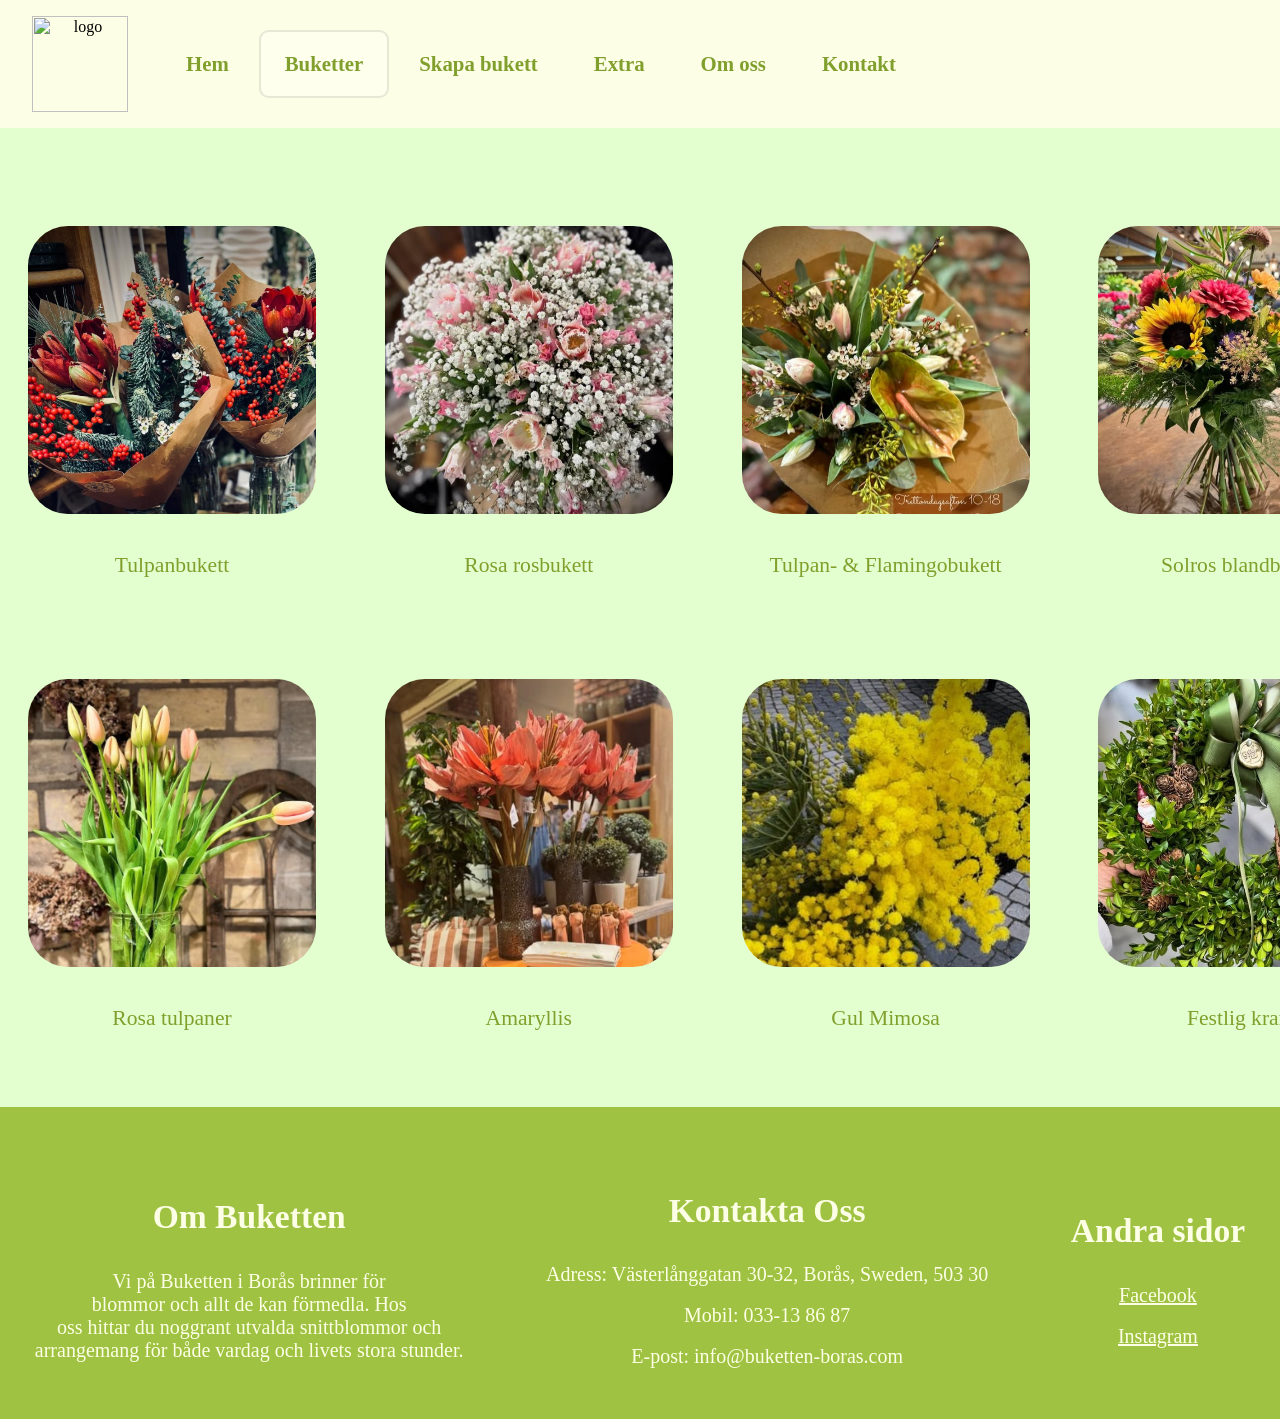
==== buketter.html @ 6b7e84f3 "Add files via upload" ====
<html>
<head>
<link rel="stylesheet" href="mall.css">
</head>
<body>

<div class="topnav">
  <img src="logga.png" alt="logo" class="logo">

  <div class="nav-links">
  <a href="index.html">Hem</a>
  <a class="active" href="buketter.html">Buketter</a>
  <a href="skapabukett.html">Skapa bukett</a>
  <a href="extra.html">Extra</a>
  <a href="omoss.html">Om oss</a>
  <a href="kontakt.html">Kontakt</a>
  </div>
</div>

<br>

<div class="clear">
    <div class="sidatsida topmargin">
        <div class="ikonbox">
          <img src="Bukett1.jpg" alt="truck" class="rundadbild sammastorlek">
          <p>Tulpanbukett</p>
        </div>
        <div class="ikonbox">
          <img src="Bukett2.jpg" alt="blomma" class="rundadbild sammastorlek">
          <p>Rosa rosbukett</p>
        </div>
        <div class="ikonbox">
          <img src="Bukett3.jpg" alt="tid" class="rundadbild sammastorlek">
          <p>Tulpan- & Flamingobukett</p>
        </div>
        <div class="ikonbox">
          <img src="Bukett4.jpg" alt="garanti" class="rundadbild sammastorlek">
          <p>Solros blandbukett</p>
        </div>
    </div>
</div>

<div class="clear">
    <div class="sidatsida topmargin">
        <div class="ikonbox">
          <img src="Bukett5.jpg" alt="truck" class="rundadbild sammastorlek">
          <p>Rosa tulpaner</p>
        </div>
        <div class="ikonbox">
          <img src="Bukett6.jpg" alt="blomma" class="rundadbild sammastorlek">
          <p>Amaryllis</p>
        </div>
        <div class="ikonbox">
          <img src="Bukett7.jpg" alt="tid" class="rundadbild sammastorlek">
          <p>Gul Mimosa</p>
        </div>
        <div class="ikonbox">
          <img src="Bukett8.jpg" alt="garanti" class="rundadbild sammastorlek">
          <p>Festlig krans</p>
        </div>
    </div>
</div>

<br>
<br>
<br>

<div class="footer">
<div class="sidatsida">
		<div class="ikonbox">
		  <h3>Om Buketten</h3>
		  <p2>Vi på Buketten i Borås brinner för </p2>
		  <p2>blommor och allt de kan förmedla. Hos</p2>
		  <p2>oss hittar du noggrant utvalda snittblommor och</p2>
		  <p2>arrangemang för både vardag och livets stora stunder.</p2>


		</div>
		<div class="ikonbox">
		  <h3>Kontakta Oss</h3>
		  <p2>Adress: Västerlånggatan 30-32, Borås, Sweden, 503 30</p2>
		  <br>
		  <p2>Mobil: 033-13 86 87</p2>
		  <br>
		  <p2>E-post: info@buketten-boras.com</p2>

		</div>
		<div class="ikonbox">
		  <h3>Andra sidor</h3>
		  <a href="https://www.facebook.com/bukettenboras/about_contact_and_basic_info?locale=sv_SE">Facebook</a>
		  <br>
		  <a href="https://www.instagram.com/bukettenboras/">Instagram</a>
		</div>
    </div></div>


</body></html>
---- mall.css ----
body {
  background-color: #E4FFCF;
  margin: 0;
  padding: 0;
}

.clear {
  clear: both;
}

.ikoner {
  width: auto;
  height: 50%;
}

.detaljikoner {
  width: auto;
  height: 65%;
}

.dot {
  height: 6.25rem;      
  width: 6.25rem;        
  background-color: #FCFFE5;
  border-radius: 50%;
  display: flex;
  justify-content: center;
  align-items: center;
  text-align: center;
}

.rundadbild {
  border-style: ;
  border-radius: 2.5rem; 
  float: right;
  margin-bottom: 6%;
  width: 36%;
}

a:link {
  color: #FCFFE5;
  font-family: Candara;
  font-size: 1.25rem;   
}

a:visited {
  color: #FCFFE5;
}

a:hover {
  color: #FCFFE5;
}

a:active {
  color: #FCFFE5;
}

.topnav {
  background-color: #FCFFE5;
  overflow: hidden;
  padding: 1rem 2rem;   
  text-align: center;
  display: flex;
  align-items: center;
  gap: 2rem;            
}

.logo {
  height: 6rem;         
  margin-right: 0rem;   
  width: auto;
  bottom: 0;
  left: 0;
}

.logob {
  height: 6.75rem;         
  margin-right: 0rem;   
  width: auto;
  bottom: 0;
  left: 0;
}

.topnav a {
  display: inline-block;
  color: #819f2c;
  font-family: Candara;
  font-weight: bold;
  text-align: center;
  padding: 1.25rem 1.5rem;   
  text-decoration: none;
  font-size: 1.3rem;        
  border: 0.125rem solid transparent;
  border-radius: 0.6rem;
  transition: background-color 0.3s ease; 
}

.topnav a:hover {
  background-color: #FEFFED;
  border: 0.125rem solid #E6E8D5;
  border-radius: 0.6rem;
}

.topnav a.active {
  background-color: #FEFFED;
  color: #819f2c;
  border: 0.125rem solid #E6E8D5;
  border-radius: 0.6rem;
}

.högermargin {
  margin-right: 6rem;    
}
.vänstermargin {
  margin-left: 5rem;    
}

.topmargin {
  margin-top: 5rem;    
}

.container {
  align-items: center;
  gap: 1.25rem;        
}

.sammastorlek{
	width: 18rem;
	height: 18rem;
}

.buketterknapp {
  display: inline-block;
  background-color: #819f2c;     
  color: white;
  padding: 1.2rem 6rem;
  font-family: Candara, sans-serif;
  font-size: 2rem !important;
  font-weight: bold;
  text-decoration: none;
  border-radius: 6rem;           
  margin-top: 2rem;
  margin-left: 8.8rem;
}

.buketterknapp:hover {
  background-color: #6b8530;     
}


.sidatsida {
  display: flex;
  justify-content: space-around;
  gap: 1%;
  text-align: center;
  align-items: center;
}

.ikonbox {
  display: flex;
  flex-direction: column;
  text-align: center;
  align-items: center;
  margin-left: 1.75rem; 
  margin-right: 1.75rem;
}

.footer {
  background-color: #A0C242;
  padding: 4% 0;
  text-align: center;
  color: white;
}

.footer p {
  margin: 0;
}

p {
  color: #819f2c;
  font-family: Candara;
  font-size: 1.35rem;   
}

p2 {
  color: #FCFFE5;
  font-family: Candara;
  font-size: 1.25rem;
}

h1 {
  color: #819f2c;
  font-family: Candara;
  font-size: 2.3rem;   
}

h2 {
  color: #819f2c;
  font-family: Candara;
  font-size: 3rem;   
  font-weight: bold;
}

h3 {
  color: #FCFFE5;
  font-family: Candara;
  font-size: 2.1rem;   
}
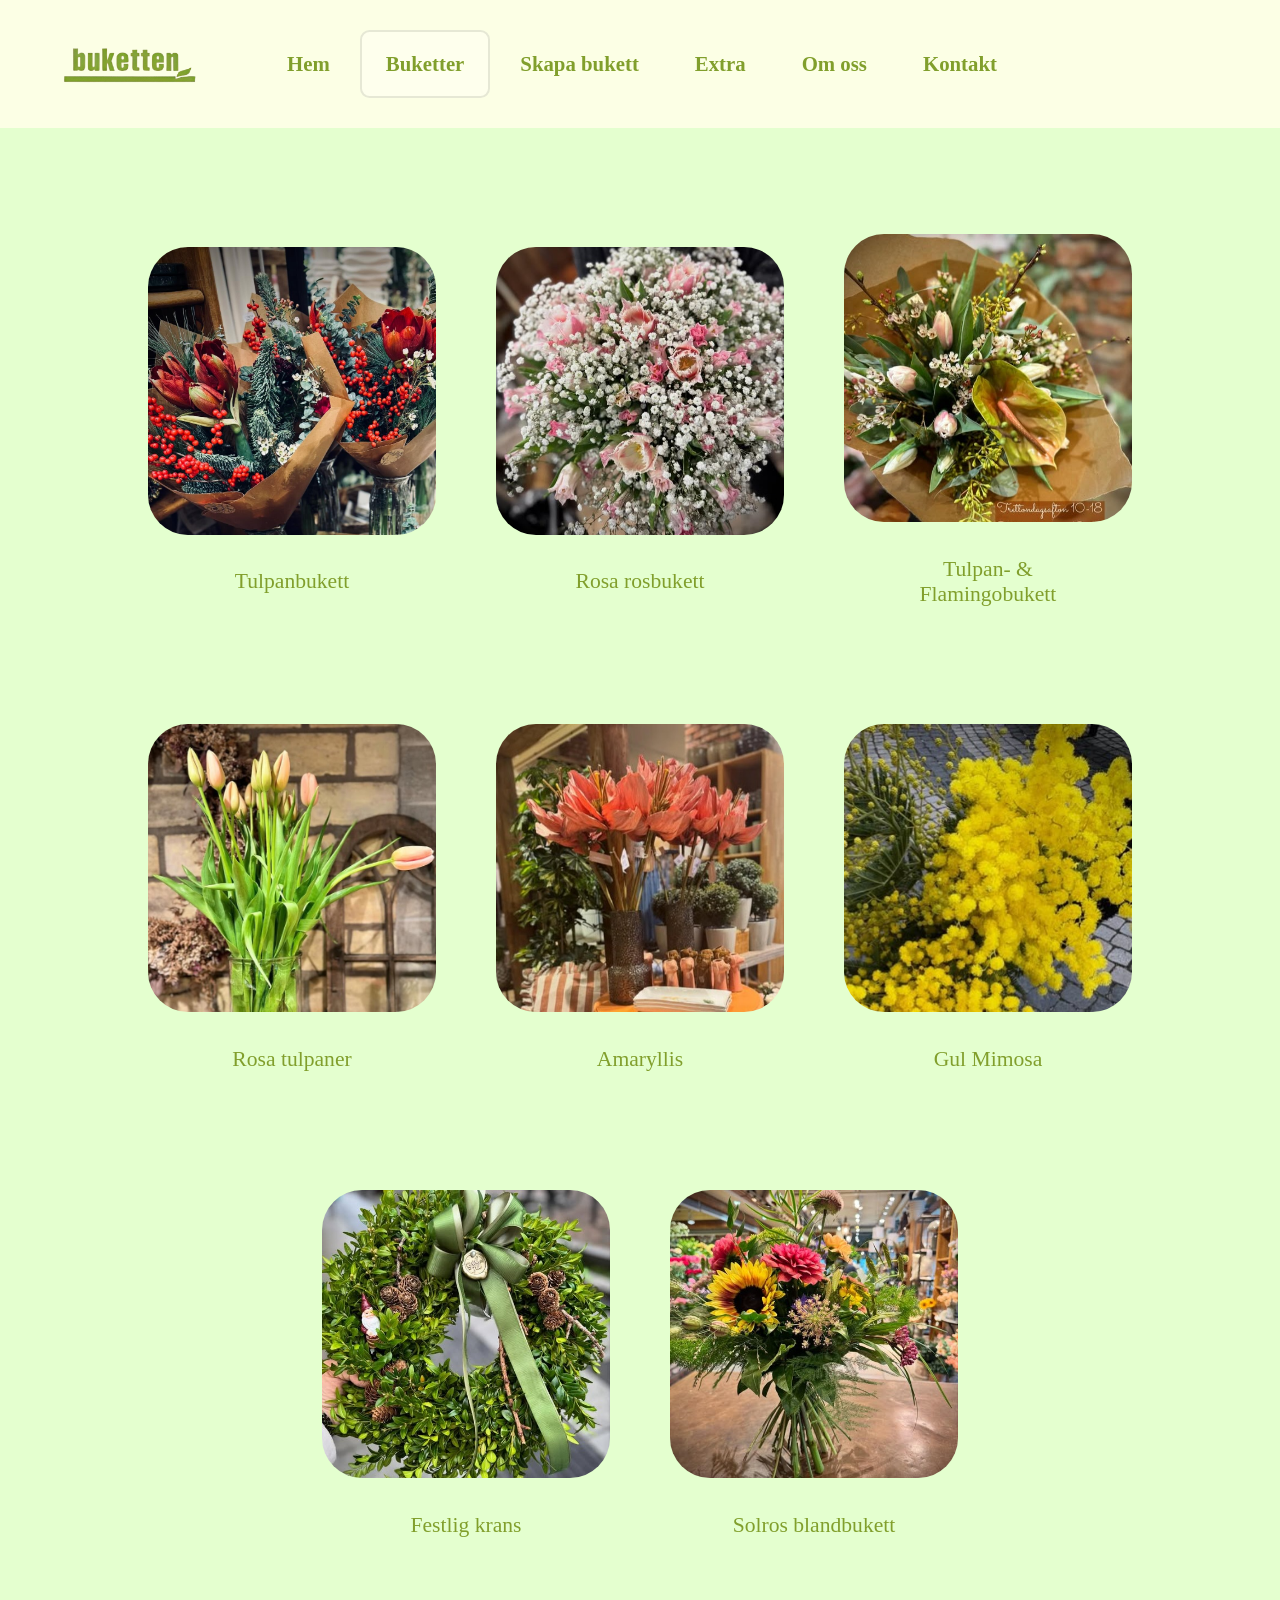
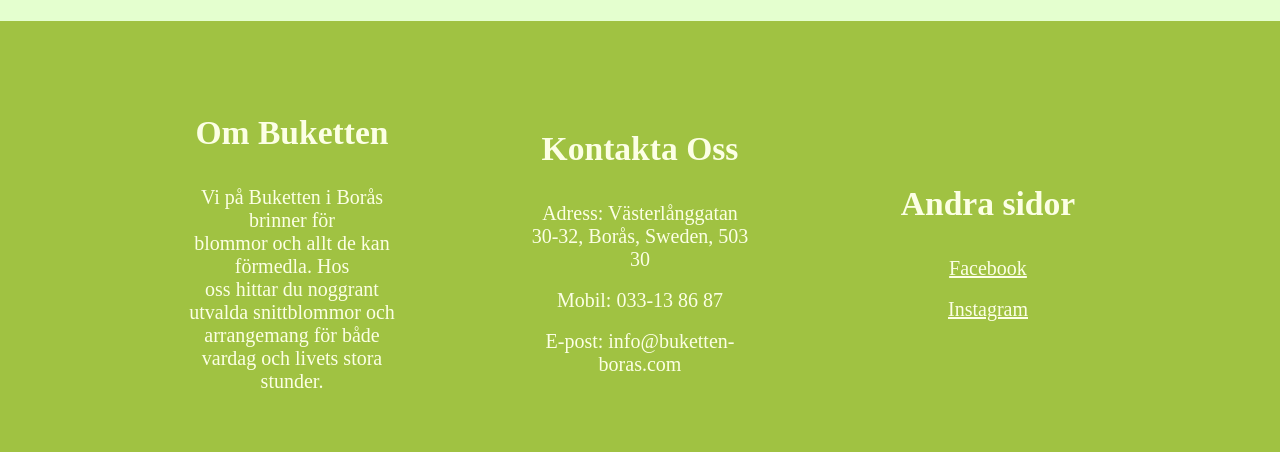
==== commit 3cb2c27c: "Update buketter.html" ====
--- a/buketter.html
+++ b/buketter.html
@@ -33,10 +33,7 @@
           <img src="Bukett3.jpg" alt="tid" class="rundadbild sammastorlek">
           <p>Tulpan- & Flamingobukett</p>
         </div>
-        <div class="ikonbox">
-          <img src="Bukett4.jpg" alt="garanti" class="rundadbild sammastorlek">
-          <p>Solros blandbukett</p>
-        </div>
+
     </div>
 </div>
 
@@ -54,13 +51,22 @@
           <img src="Bukett7.jpg" alt="tid" class="rundadbild sammastorlek">
           <p>Gul Mimosa</p>
         </div>
+
+    </div>
+</div>
+
+<div class="clear">
+    <div class="sidatsida topmargin">
         <div class="ikonbox">
           <img src="Bukett8.jpg" alt="garanti" class="rundadbild sammastorlek">
           <p>Festlig krans</p>
         </div>
+		<div class="ikonbox">
+          <img src="Bukett4.jpg" alt="garanti" class="rundadbild sammastorlek">
+          <p>Solros blandbukett</p>
+        </div>
     </div>
 </div>
-
 <br>
 <br>
 <br>
@@ -94,4 +100,4 @@
     </div></div>
 
 
-</body></html>+</body></html>
--- a/mall.css
+++ b/mall.css
@@ -150,20 +150,27 @@
 
 .sidatsida {
   display: flex;
-  justify-content: space-around;
-  gap: 1%;
-  text-align: center;
-  align-items: center;
+  flex-wrap: wrap;           
+  justify-content: center;   
+  gap: 7rem;              
+  text-align: center;
+  align-items: center;
+  max-width: 100%;           
+  padding: 0 1rem;           
+  box-sizing: border-box;
 }
 
 .ikonbox {
   display: flex;
   flex-direction: column;
-  text-align: center;
-  align-items: center;
-  margin-left: 1.75rem; 
-  margin-right: 1.75rem;
-}
+  align-items: center;
+  text-align: center;
+  margin: 0.5rem;            
+  flex: 1 1 180px;          
+  max-width: 220px;         
+  box-sizing: border-box;
+}
+
 
 .footer {
   background-color: #A0C242;
@@ -205,4 +212,4 @@
   color: #FCFFE5;
   font-family: Candara;
   font-size: 2.1rem;   
-}+}
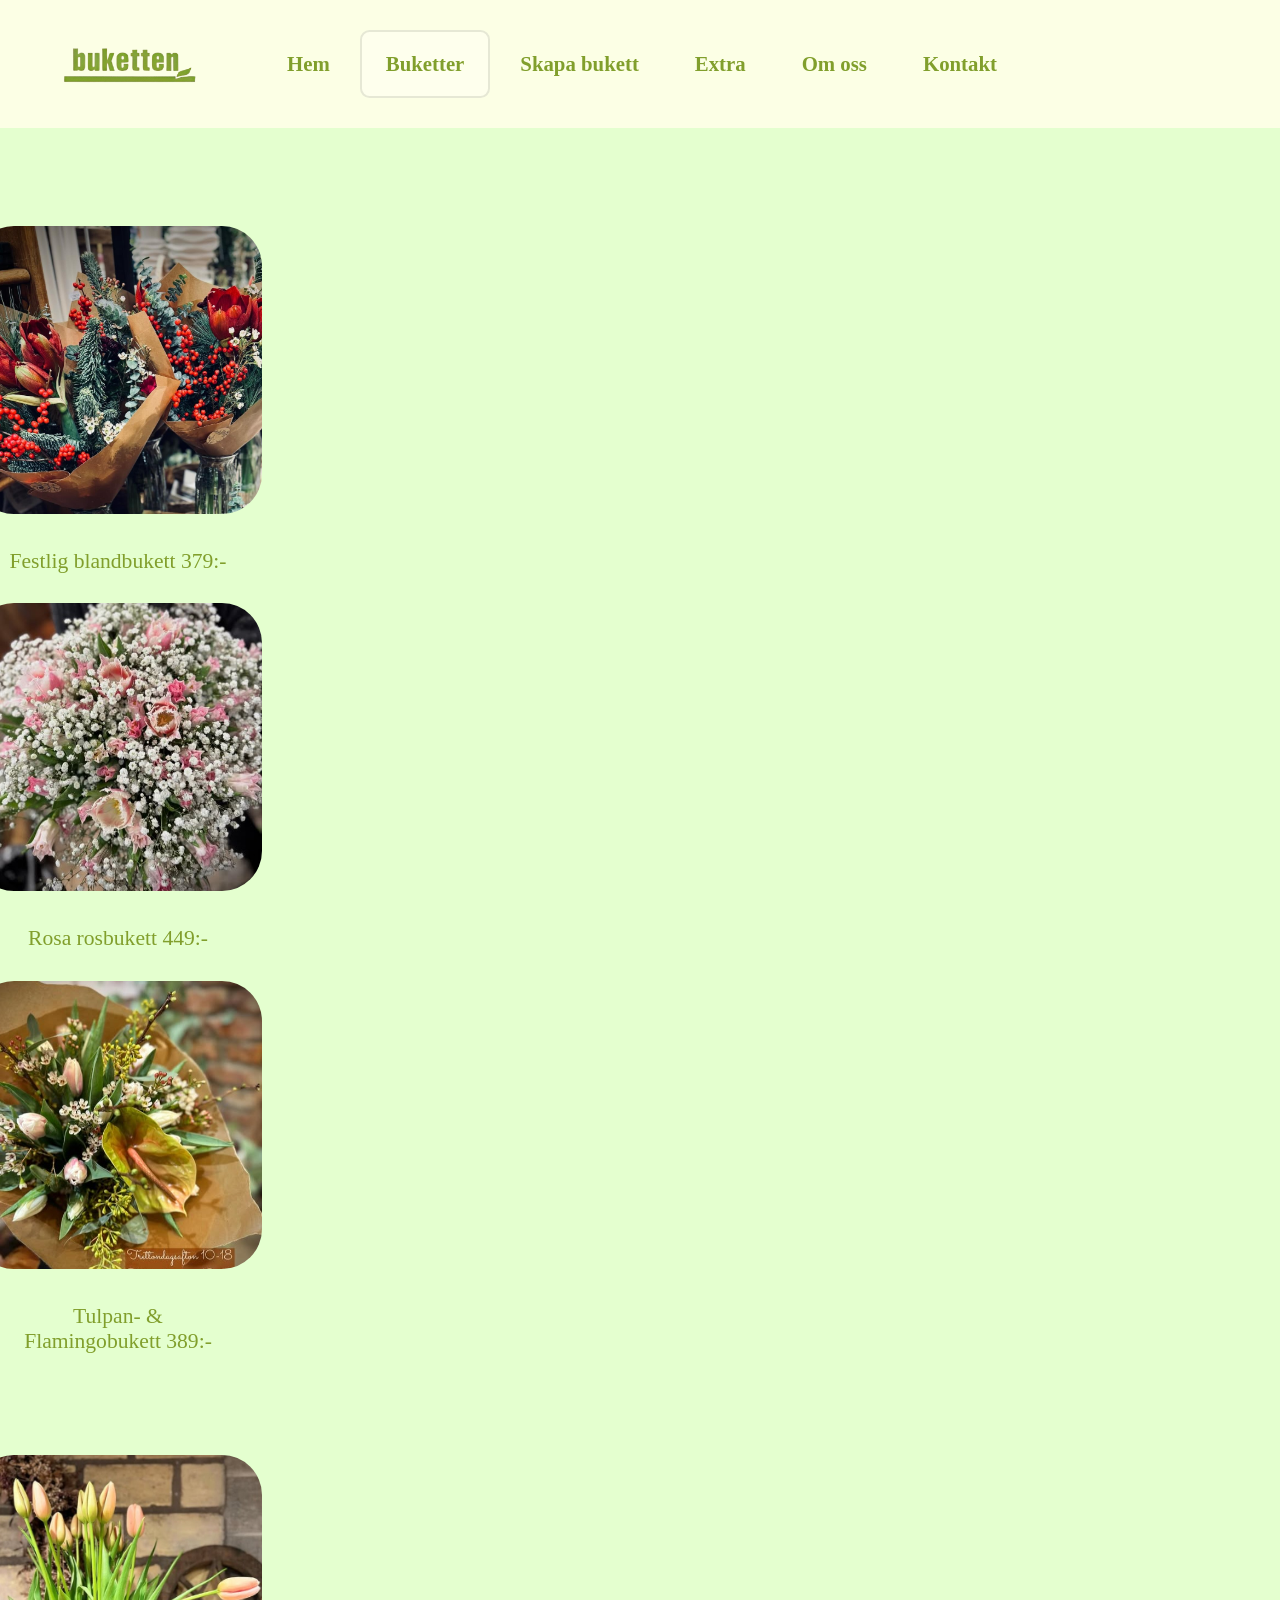
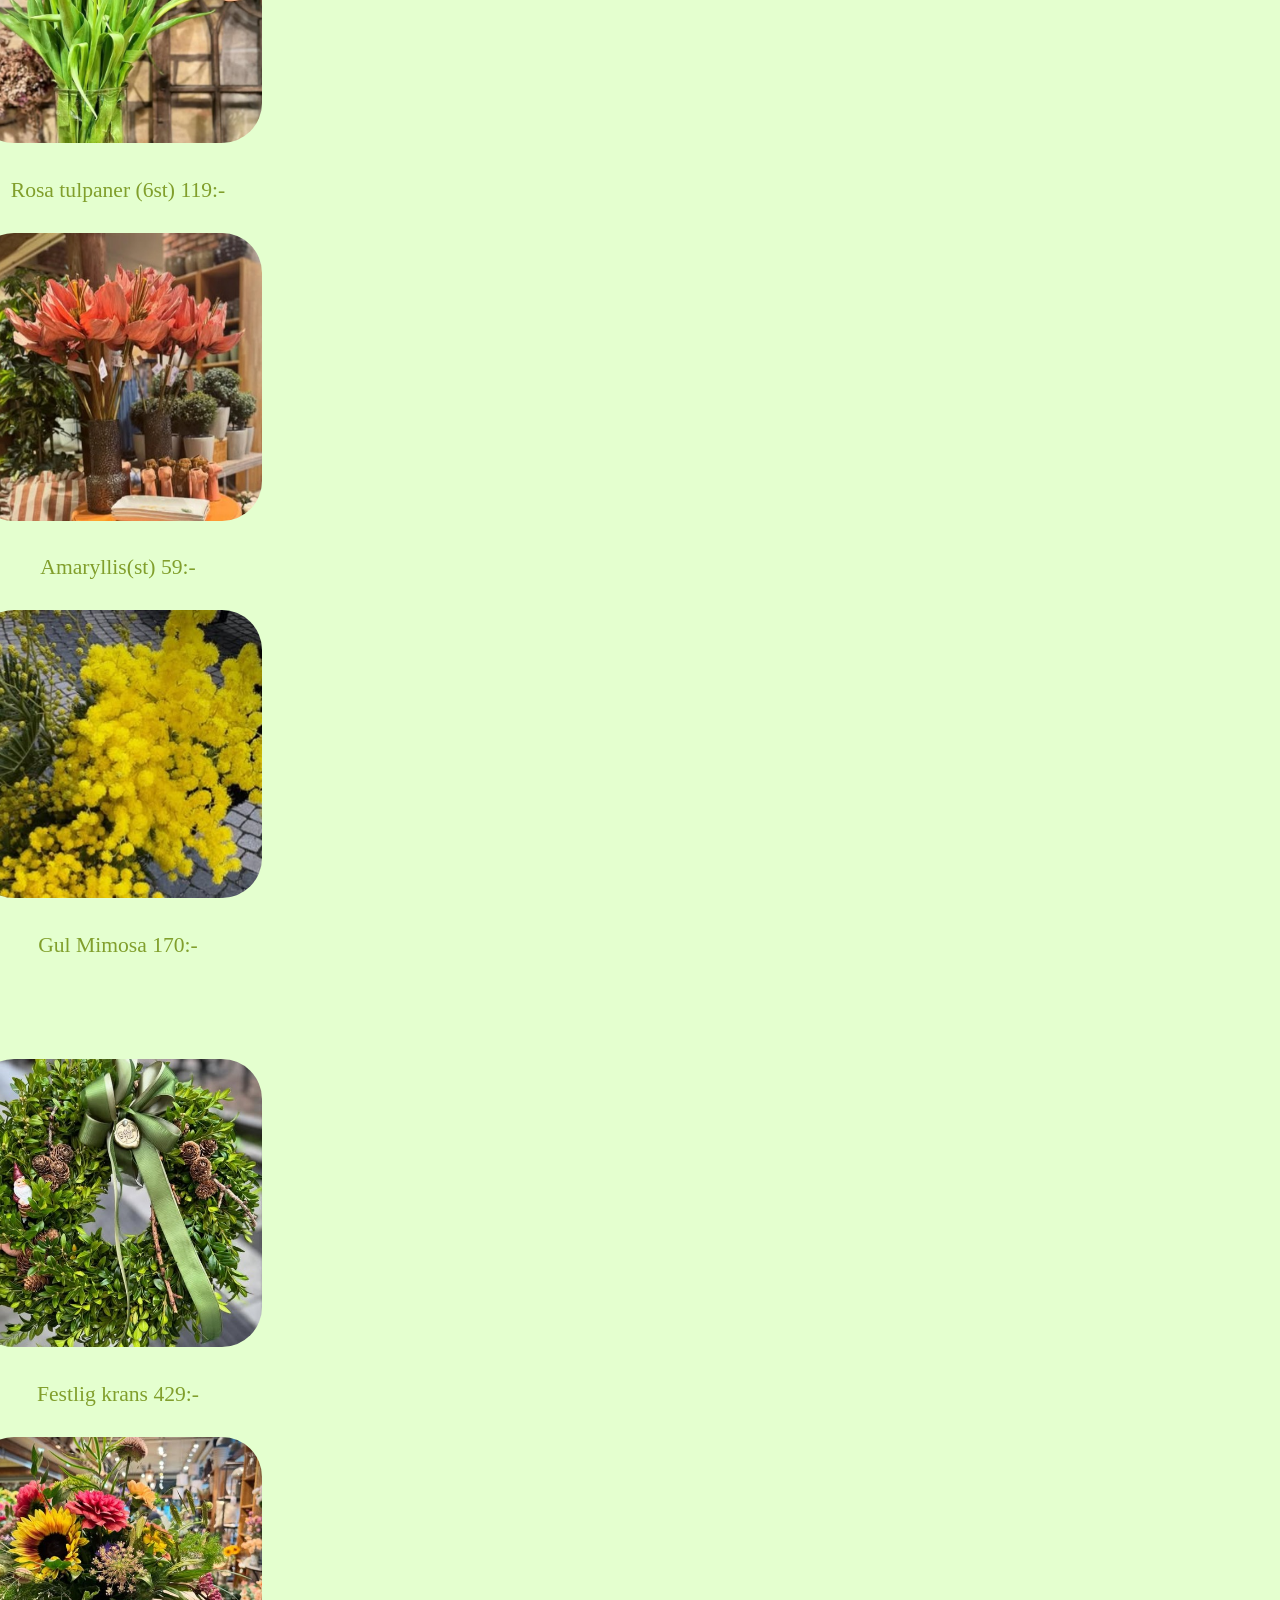
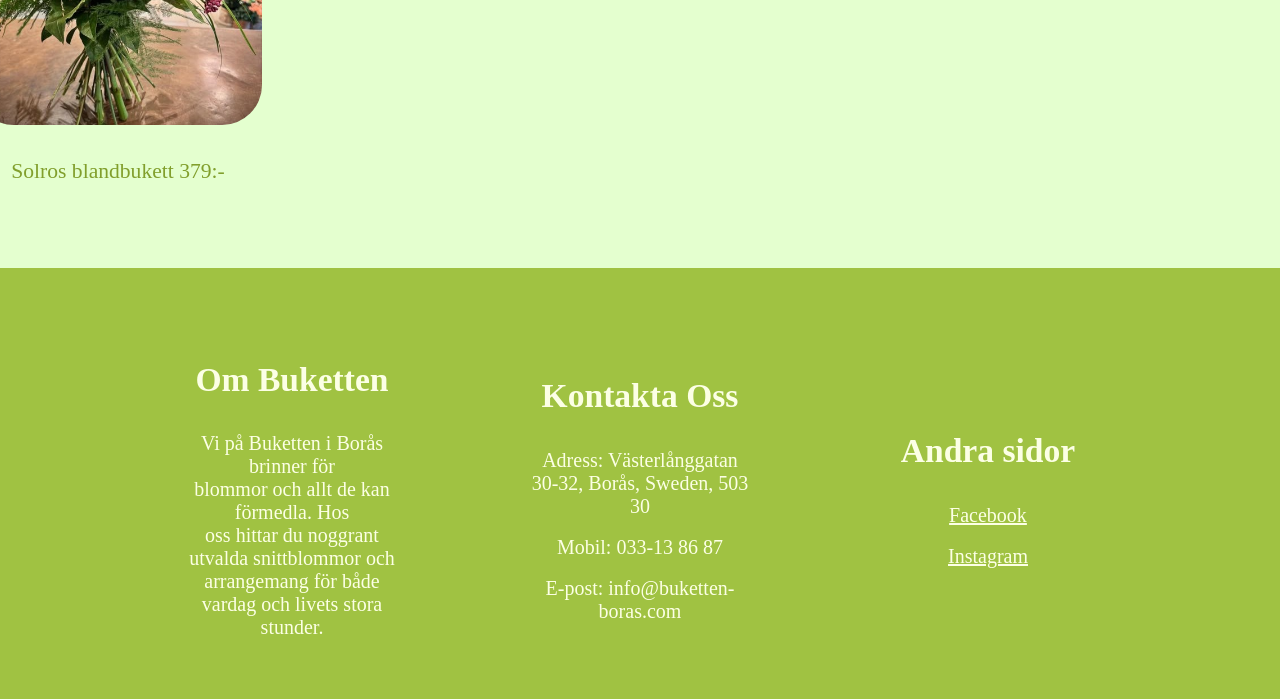
==== commit e0d232ca: "Update buketter.html" ====
--- a/buketter.html
+++ b/buketter.html
@@ -1,6 +1,7 @@
 <html>
 <head>
 <link rel="stylesheet" href="mall.css">
+<link rel="stylesheet" href="mall2.css" media="(max-width: 980px)">
 </head>
 <body>
 
@@ -20,50 +21,51 @@
 <br>
 
 <div class="clear">
-    <div class="sidatsida topmargin">
+    <div class="sidatsidashop topmargin">
         <div class="ikonbox">
           <img src="Bukett1.jpg" alt="truck" class="rundadbild sammastorlek">
-          <p>Tulpanbukett</p>
+          <p>Festlig blandbukett 379:-</p>
+
         </div>
         <div class="ikonbox">
           <img src="Bukett2.jpg" alt="blomma" class="rundadbild sammastorlek">
-          <p>Rosa rosbukett</p>
+          <p>Rosa rosbukett 449:-</p>
         </div>
         <div class="ikonbox">
           <img src="Bukett3.jpg" alt="tid" class="rundadbild sammastorlek">
-          <p>Tulpan- & Flamingobukett</p>
+          <p>Tulpan- & Flamingobukett 389:-</p>
         </div>
 
     </div>
 </div>
 
 <div class="clear">
-    <div class="sidatsida topmargin">
+    <div class="sidatsidashop topmargin">
         <div class="ikonbox">
           <img src="Bukett5.jpg" alt="truck" class="rundadbild sammastorlek">
-          <p>Rosa tulpaner</p>
+          <p>Rosa tulpaner (6st) 119:-</p>
         </div>
         <div class="ikonbox">
           <img src="Bukett6.jpg" alt="blomma" class="rundadbild sammastorlek">
-          <p>Amaryllis</p>
+          <p>Amaryllis(st) 59:- </p>
         </div>
         <div class="ikonbox">
           <img src="Bukett7.jpg" alt="tid" class="rundadbild sammastorlek">
-          <p>Gul Mimosa</p>
+          <p>Gul Mimosa 170:-</p>
         </div>
 
     </div>
 </div>
 
 <div class="clear">
-    <div class="sidatsida topmargin">
+    <div class="sidatsidashop topmargin">
         <div class="ikonbox">
           <img src="Bukett8.jpg" alt="garanti" class="rundadbild sammastorlek">
-          <p>Festlig krans</p>
+          <p>Festlig krans 429:-</p>
         </div>
 		<div class="ikonbox">
           <img src="Bukett4.jpg" alt="garanti" class="rundadbild sammastorlek">
-          <p>Solros blandbukett</p>
+          <p>Solros blandbukett 379:-</p>
         </div>
     </div>
 </div>
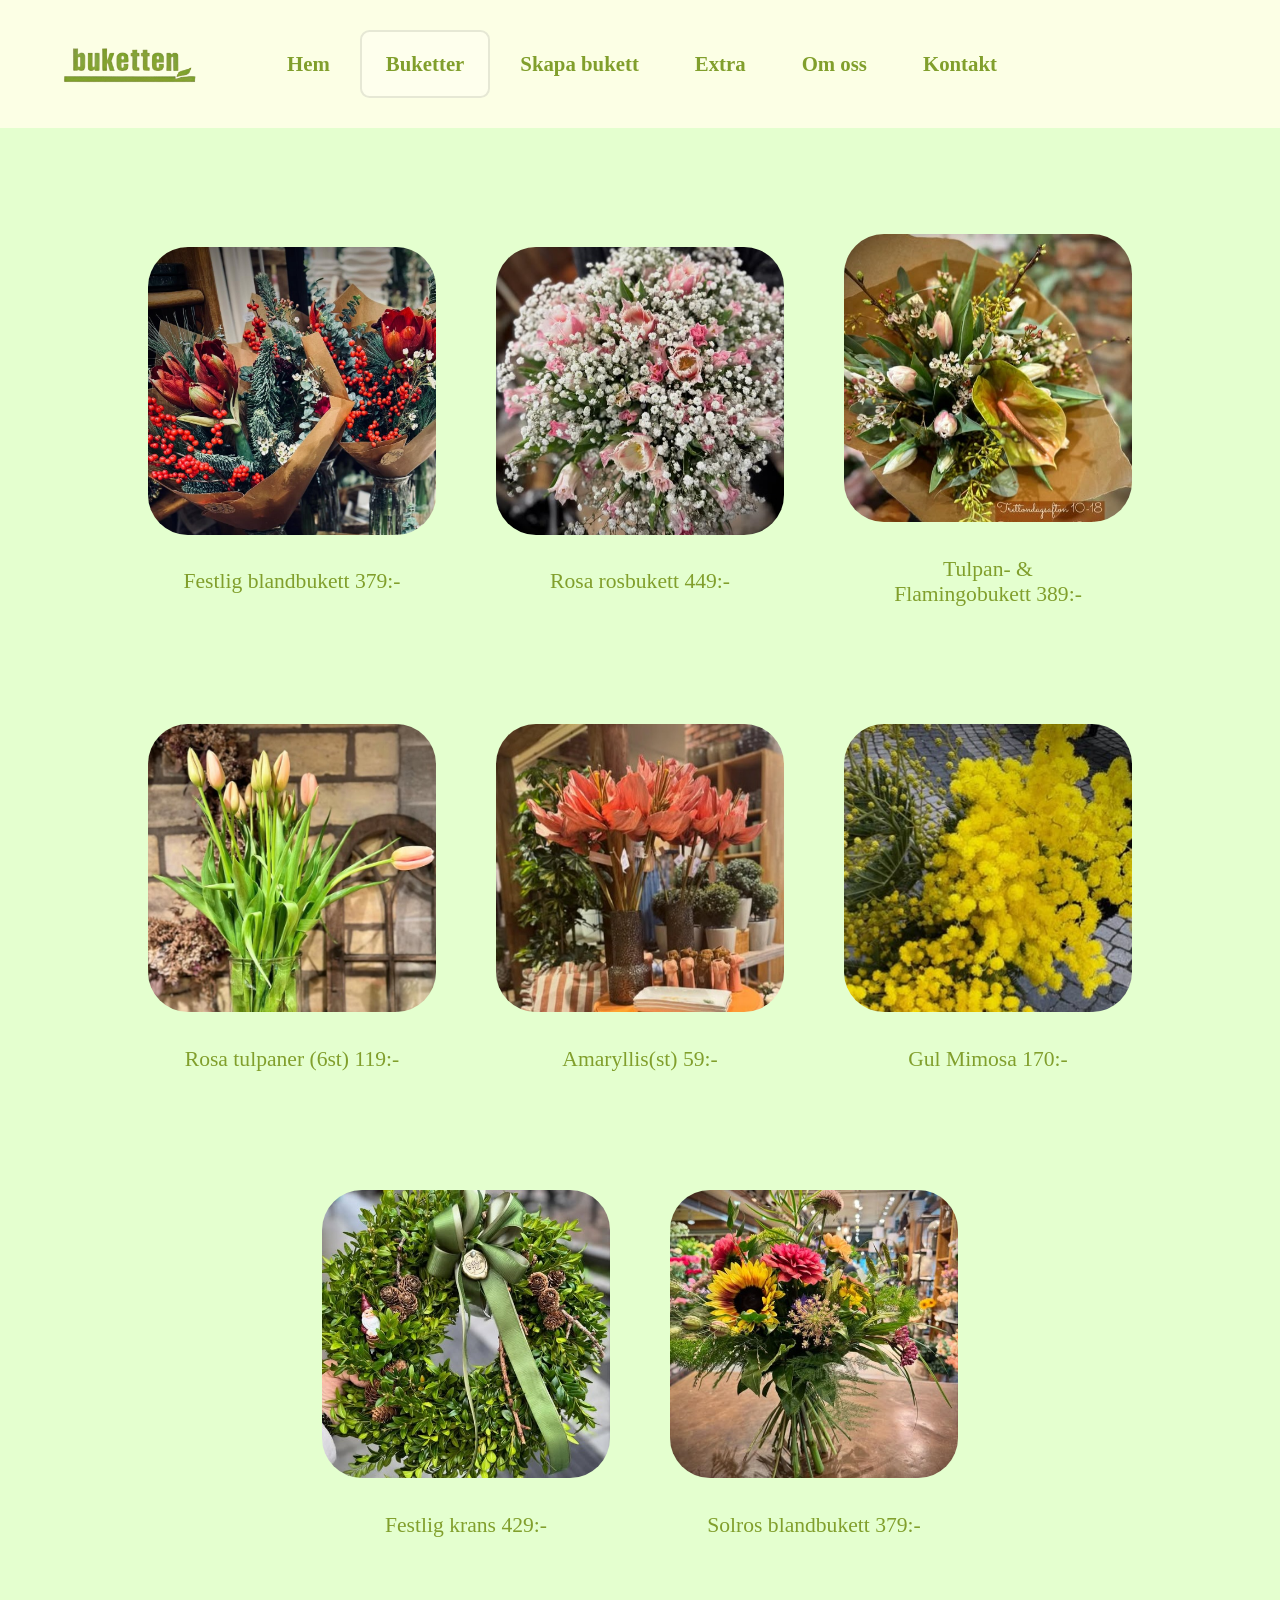
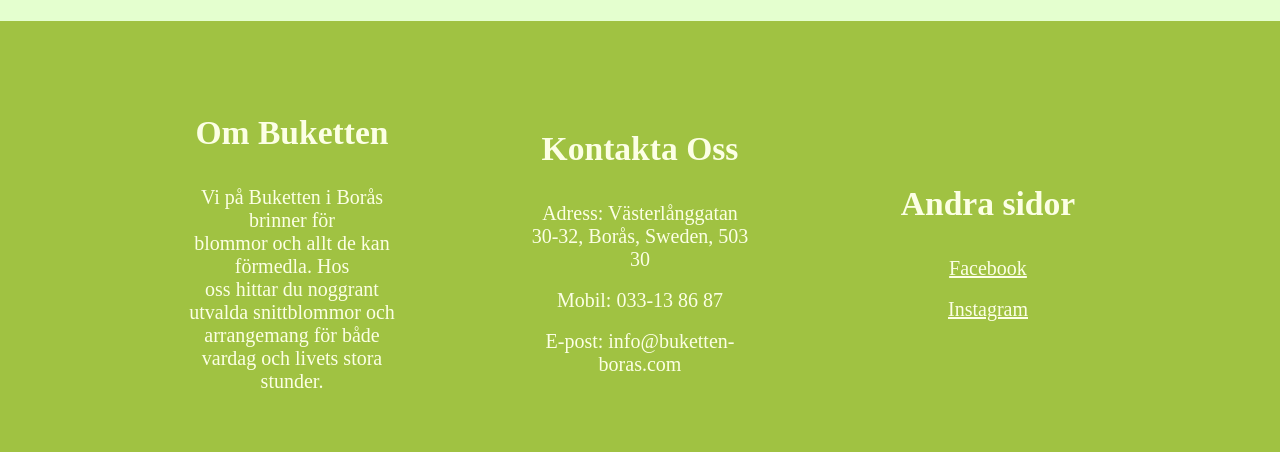
==== commit 5e228dab: "Update buketter.html" ====
--- a/buketter.html
+++ b/buketter.html
@@ -11,10 +11,10 @@
   <div class="nav-links">
   <a href="index.html">Hem</a>
   <a class="active" href="buketter.html">Buketter</a>
-  <a href="skapabukett.html">Skapa bukett</a>
-  <a href="extra.html">Extra</a>
-  <a href="omoss.html">Om oss</a>
-  <a href="kontakt.html">Kontakt</a>
+  <a href="Konstruktion.html">Skapa bukett</a>
+  <a href="Konstruktion.html">Extra</a>
+  <a href="Konstruktion.html">Om oss</a>
+  <a href="Konstruktion.html">Kontakt</a>
   </div>
 </div>
 
--- a/mall.css
+++ b/mall.css
@@ -30,7 +30,6 @@
 }
 
 .rundadbild {
-  border-style: ;
   border-radius: 2.5rem; 
   float: right;
   margin-bottom: 6%;
@@ -111,6 +110,7 @@
 .högermargin {
   margin-right: 6rem;    
 }
+
 .vänstermargin {
   margin-left: 5rem;    
 }
@@ -124,9 +124,9 @@
   gap: 1.25rem;        
 }
 
-.sammastorlek{
-	width: 18rem;
-	height: 18rem;
+.sammastorlek {
+  width: 18rem;
+  height: 18rem;
 }
 
 .buketterknapp {
@@ -147,8 +147,19 @@
   background-color: #6b8530;     
 }
 
-
 .sidatsida {
+  display: flex;
+  flex-wrap: wrap;           
+  justify-content: center;   
+  gap: 7rem;              
+  text-align: center;
+  align-items: center;
+  max-width: 100%;           
+  padding: 0 1rem;           
+  box-sizing: border-box;
+}
+
+.sidatsidashop {
   display: flex;
   flex-wrap: wrap;           
   justify-content: center;   
@@ -171,7 +182,6 @@
   box-sizing: border-box;
 }
 
-
 .footer {
   background-color: #A0C242;
   padding: 4% 0;
--- a/mall2.css
+++ b/mall2.css
@@ -0,0 +1,226 @@
+body {
+  background-color: #E4FFCF;
+  margin: 0;
+  padding: 0;
+}
+
+.clear {
+  clear: both;
+}
+
+.ikoner {
+  width: auto;
+  height: 50%;
+}
+
+.detaljikoner {
+  width: auto;
+  height: 65%;
+}
+
+.dot {
+  height: 6.25rem;      
+  width: 6.25rem;        
+  background-color: #FCFFE5;
+  border-radius: 50%;
+  display: flex;
+  justify-content: center;
+  align-items: center;
+  text-align: center;
+}
+
+.rundadbild {
+  border-radius: 2.5rem; 
+  float: right;
+  margin-bottom: 6%;
+  width: 39%;
+}
+
+a:link {
+  color: #FCFFE5;
+  font-family: Candara;
+  font-size: 1.25rem;   
+}
+
+a:visited {
+  color: #FCFFE5;
+}
+
+a:hover {
+  color: #FCFFE5;
+}
+
+a:active {
+  color: #FCFFE5;
+}
+
+.topnav {
+  background-color: #FCFFE5;
+  overflow: hidden;
+  padding: 1rem 2rem;   
+  text-align: center;
+  display: flex;
+  align-items: center;
+  gap: 2rem;            
+}
+
+.logo {
+  height: 10rem;         
+  margin-right: 0rem;   
+  width: auto;
+  bottom: 0;
+  left: 0;
+}
+
+.logob {
+  height: 6.75rem;         
+  margin-right: 0rem;   
+  width: auto;
+  bottom: 0;
+  left: 0;
+}
+
+.topnav a {
+  display: inline-block;
+  color: #819f2c;
+  font-family: Candara;
+  font-weight: bold;
+  text-align: center;
+  padding: 1.25rem 1.5rem;   
+  text-decoration: none;
+  font-size: 2.1rem;        
+  border: 0.125rem solid transparent;
+  border-radius: 0.6rem;
+  transition: background-color 0.3s ease; 
+}
+
+.topnav a:hover {
+  background-color: #FEFFED;
+  border: 0.125rem solid #E6E8D5;
+  border-radius: 0.6rem;
+}
+
+.topnav a.active {
+  background-color: #FEFFED;
+  color: #819f2c;
+  border: 0.125rem solid #E6E8D5;
+  border-radius: 0.6rem;
+}
+
+.högermargin {
+  margin-right: 6rem;    
+}
+
+.vänstermargin {
+  margin-left: 5rem;    
+}
+
+.topmargin {
+  margin-top: 5rem;    
+}
+
+.container {
+  align-items: center;
+  gap: 1.25rem;        
+}
+
+.sammastorlek {
+  width: 18rem;
+  height: 18rem;
+}
+
+.buketterknapp {
+  display: inline-block;
+  background-color: #819f2c;     
+  color: white;
+  padding: 1.2rem 6rem;
+  font-family: Candara, sans-serif;
+  font-size: 4rem !important;
+  font-weight: bold;
+  text-decoration: none;
+  border-radius: 6rem;           
+  margin-top: 2rem;
+  margin-left: 8.8rem;
+}
+
+.buketterknapp:hover {
+  background-color: #6b8530;     
+}
+
+.sidatsida {
+  display: flex;
+  flex-wrap: wrap;           
+  justify-content: center;   
+  gap: 9rem;              
+  text-align: center;
+  align-items: center;
+  max-width: 100%;           
+  padding: 0 1rem;           
+  box-sizing: border-box;
+}
+
+.sidatsidashop {
+  display: flex;
+  flex-wrap: wrap;           
+  justify-content: center;   
+  gap: 6rem;              
+  text-align: center;
+  align-items: center;
+  max-width: 100%;           
+  padding: 0 1rem;           
+  box-sizing: border-box;
+}
+
+.ikonbox {
+  display: flex;
+  flex-direction: column;
+  align-items: center;
+  text-align: center;
+  margin: 0.5rem;            
+  flex: 1 1 180px;          
+  max-width: 220px;         
+  box-sizing: border-box;
+}
+
+.footer {
+  background-color: #A0C242;
+  padding: 4% 0;
+  text-align: center;
+  color: white;
+}
+
+.footer p {
+  margin: 0;
+}
+
+p {
+  color: #819f2c;
+  font-family: Candara;
+  font-size: 2.5rem;   
+  margin: 2rem;
+}
+
+p2 {
+  color: #FCFFE5;
+  font-family: Candara;
+  font-size: 1.8rem;
+}
+
+h1 {
+  color: #819f2c;
+  font-family: Candara;
+  font-size: 2.3rem;   
+}
+
+h2 {
+  color: #819f2c;
+  font-family: Candara;
+  font-size: 3rem;   
+  font-weight: bold;
+}
+
+h3 {
+  color: #FCFFE5;
+  font-family: Candara;
+  font-size: 2.1rem;   
+}
